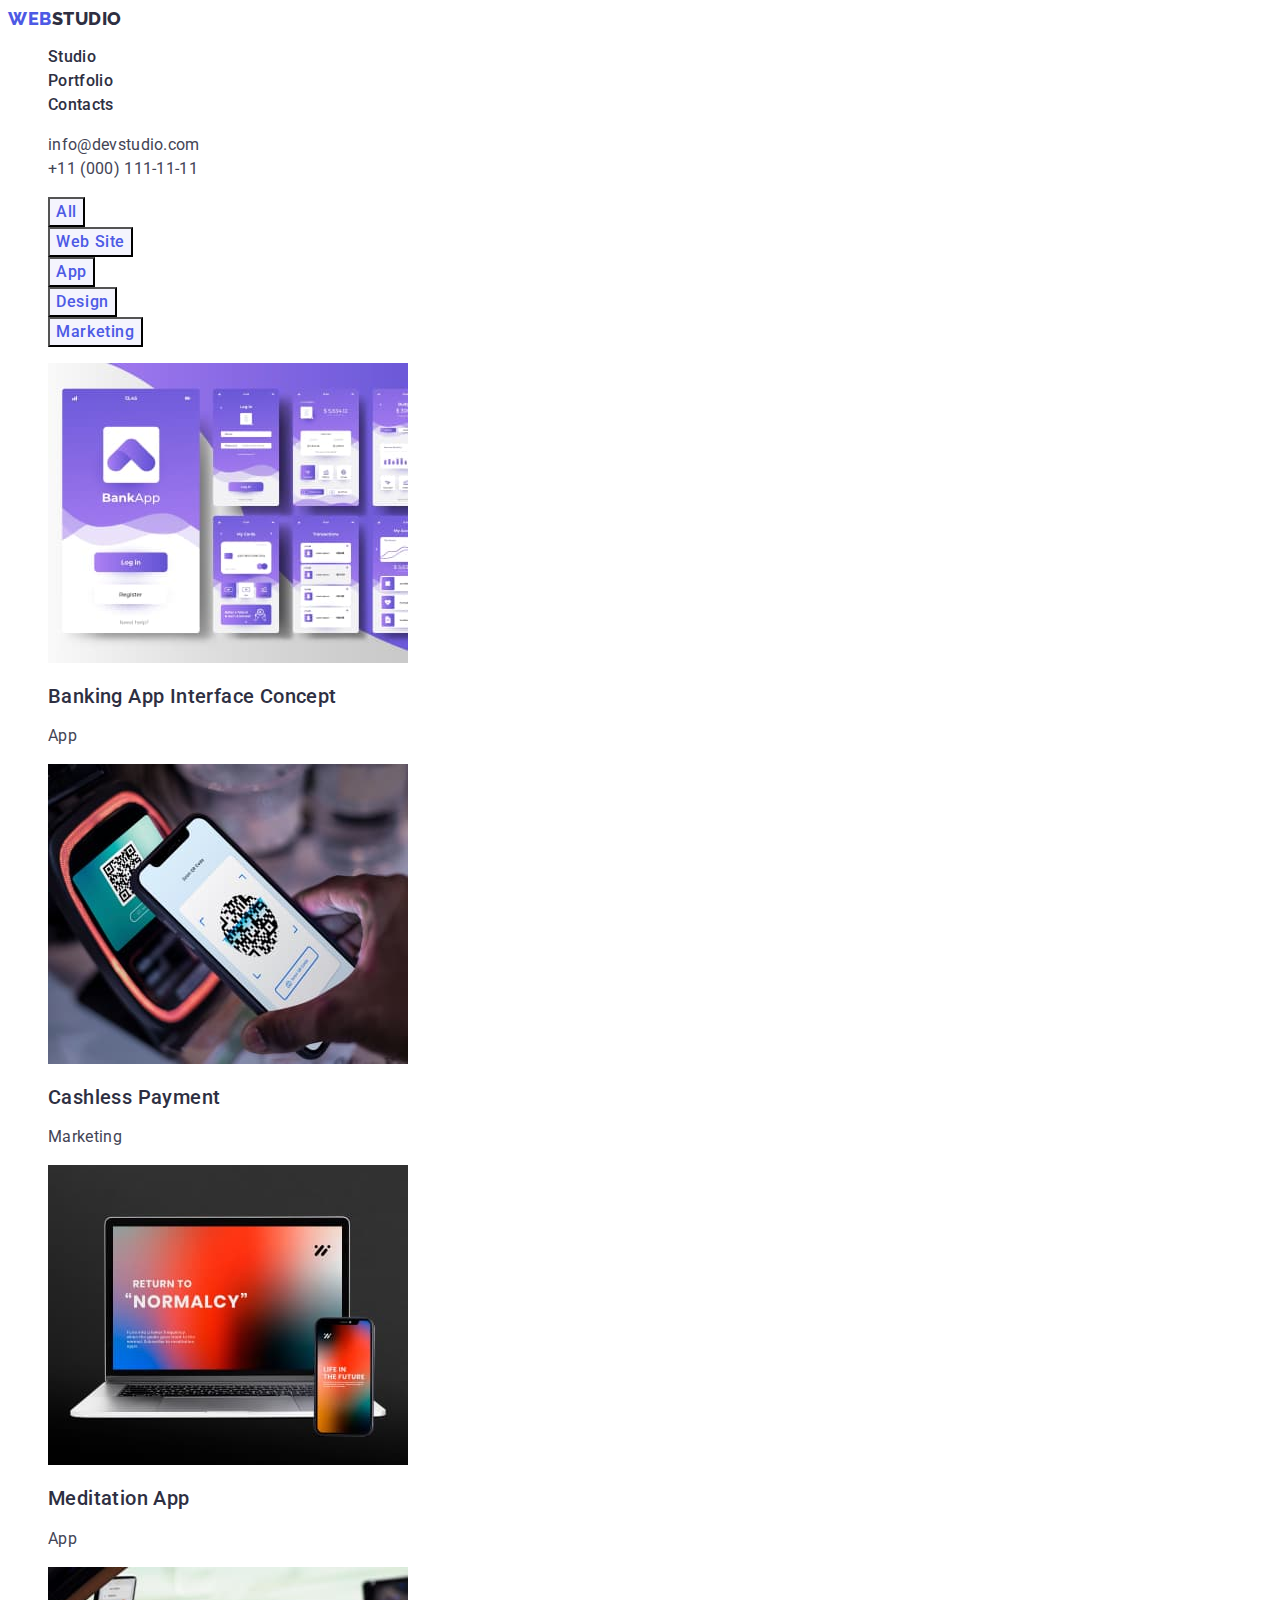
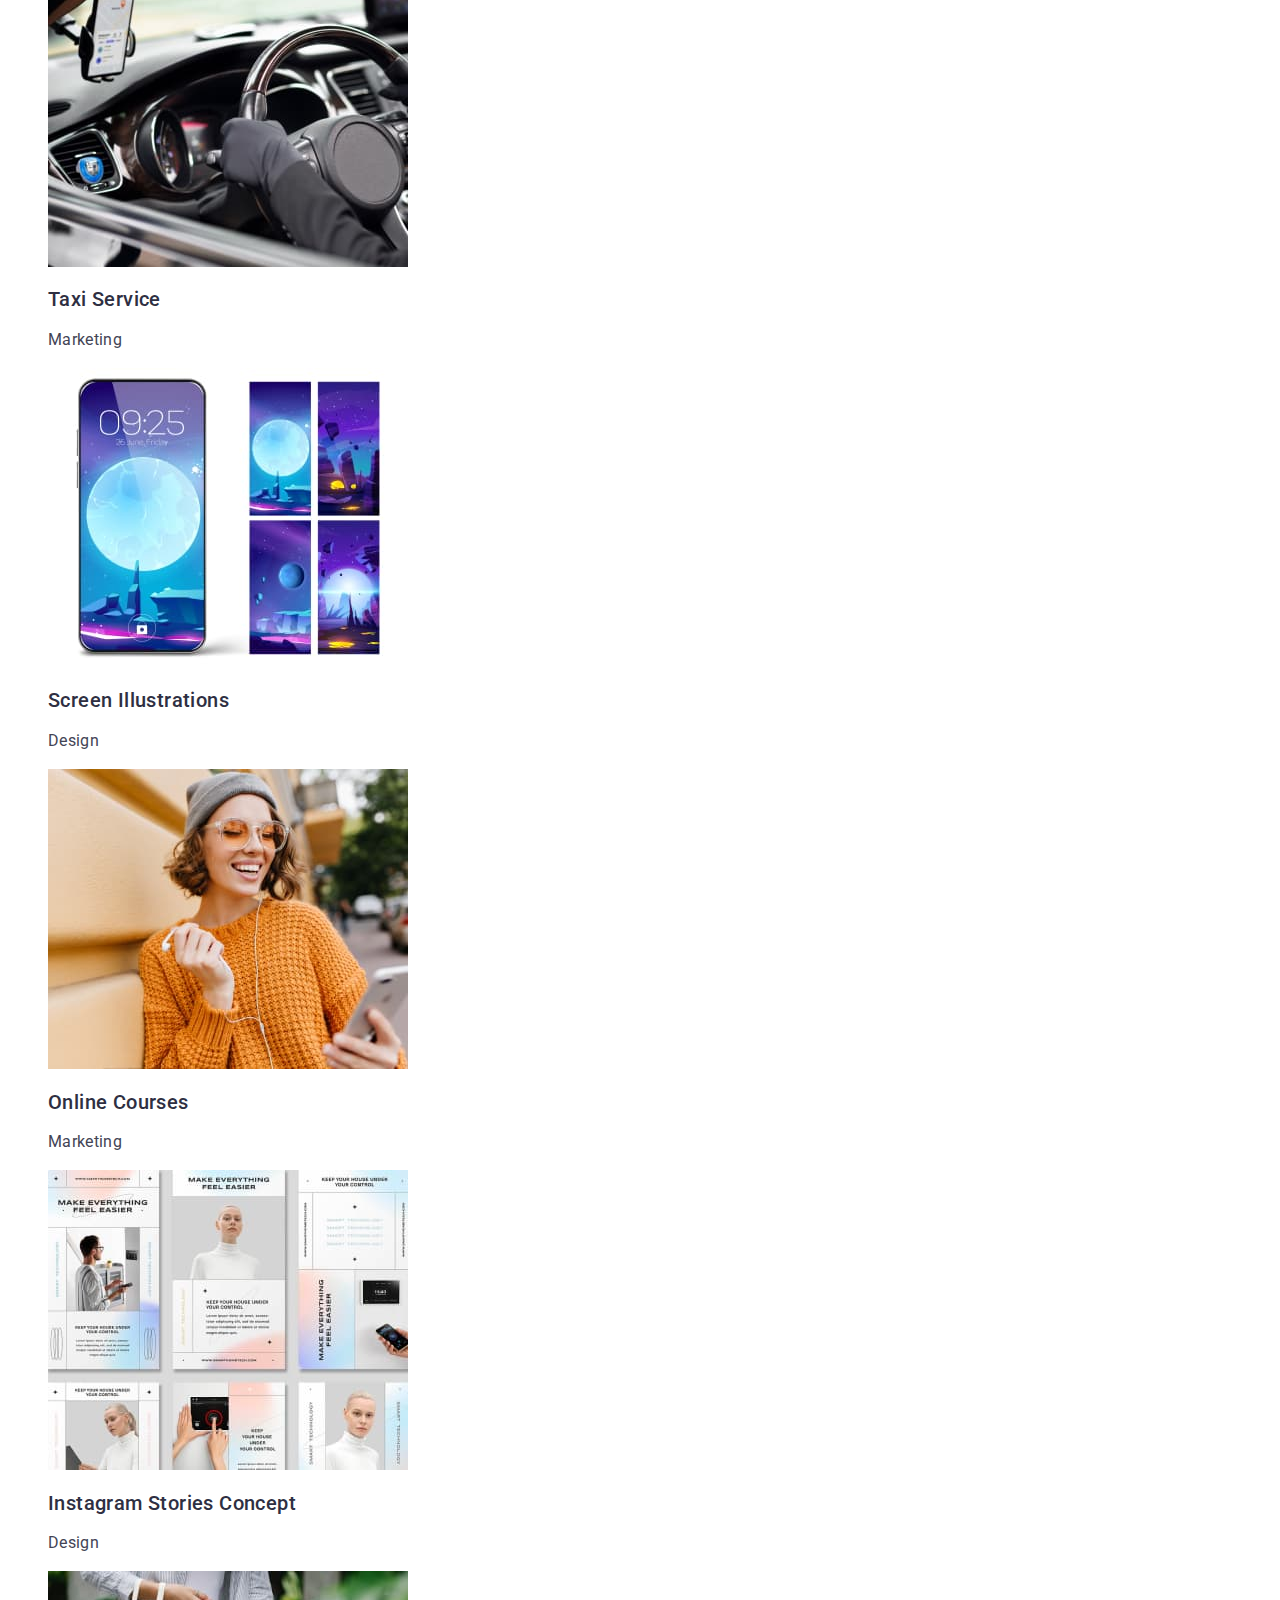
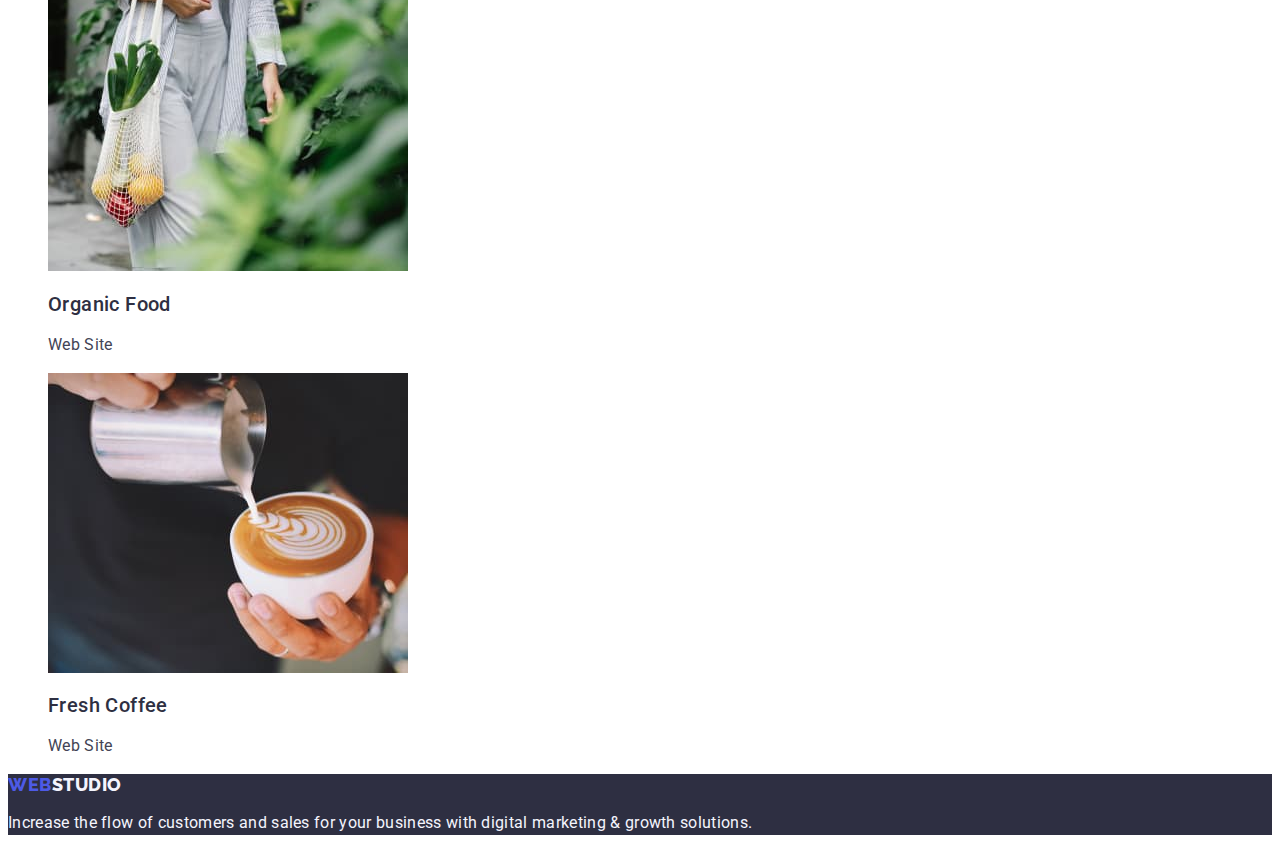
==== portfolio.html @ 03690e65 "Initial commit" ====
<!DOCTYPE html>
<html lang="en">
  <head>
    <meta charset="UTF-8" />
    <meta http-equiv="X-UA-Compatible" content="IE=edge" />
    <meta name="viewport" content="width=device-width, initial-scale=1.0" />
    <title>Portfolio</title>
    <link rel="preconnect" href="https://fonts.googleapis.com" />
    <link rel="preconnect" href="https://fonts.gstatic.com" crossorigin />
    <link
      href="https://fonts.googleapis.com/css2?family=Raleway:wght@800&family=Roboto:wght@400;500;700;900&display=swap"
      rel="stylesheet"
    />
    <link rel="stylesheet" href="./css/styles.css" />
  </head>
  <body>
    <header class="header">
      <nav class="header-navigation">
        <a href="./index.html" class="header-logo link link"
          >Web<span class="part-logo">Studio</span>
        </a>

        <ul class="header-list list">
          <li class="header-item">
            <a href="./index.html" class="header-link link">Studio</a>
          </li>
          <li class="header-item">
            <a href="./portfolio.html" class="header-link link">Portfolio</a>
          </li>
          <li class="header-item">
            <a href="" class="header-link link">Contacts</a>
          </li>
        </ul>
      </nav>
      <!-- Comunication in header-->
      <address class="contacts">
        <ul class="contacts-list list">
          <li class="contacts-item">
            <a href="mailto:info@devstudio.com" class="contacts-link link"
              >info@devstudio.com
            </a>
          </li>
          <li class="contacts-item">
            <a href="tel:+110001111111" class="contacts-link link"
              >+11 (000) 111-11-11</a
            >
          </li>
        </ul>
      </address>
    </header>
    <main>
      <section class="portfolio">
        <h1 class="main-hidtitle" hidden>Portfolio list</h1>
        <!-- filter of Buttons -->
        <ul class="btn-list list">
          <li class="btn-item">
            <button class="btn-text btn" type="button">All</button>
          </li>
          <li class="btn-item">
            <button class="btn-text btn" type="button">Web Site</button>
          </li>
          <li class="btn-item">
            <button class="btn-text btn" type="button">App</button>
          </li>
          <li class="btn-item">
            <button class="btn-text btn" type="button">Design</button>
          </li>
          <li class="btn-item">
            <button class="btn-text btn" type="button">Marketing</button>
          </li>
        </ul>
        <!-- Portfolio list -->
        <ul class="portfolio-list list">
          <li class="portfolio-item">
            <a class="portfolio-link link" href=""
              ><img
                src="./images/portf-bankapp.jpg"
                alt="Banking App Interface Concept"
                width="360"
                height="300"
              />
              <h2 class="portfolio-subtitle subtitle">
                Banking App Interface Concept
              </h2>
              <p class="portfolio-text text">App</p></a
            >
          </li>
          <li class="portfolio-item">
            <a class="portfolio-link link" href=""
              ><img
                src="./images/portf-cash.jpg"
                alt="Cashless Payment"
                width="360"
                height="300"
              />
              <h2 class="portfolio-subtitle subtitle">Cashless Payment</h2>
              <p class="portfolio-text text">Marketing</p></a
            >
          </li>
          <li class="portfolio-item">
            <a class="portfolio-link link" href=""
              ><img
                src="./images/portf-mediation.jpg"
                alt="Meditation App"
                width="360"
                height="300"
              />
              <h2 class="portfolio-subtitle subtitle">Meditation App</h2>
              <p class="portfolio-text text">App</p></a
            >
          </li>
          <li class="portfolio-item">
            <a class="portfolio-link link" href=""
              ><img
                src="./images/portf-taxi.jpg"
                alt="Taxi Service"
                width="360"
                height="300"
              />
              <h2 class="portfolio-subtitle subtitle">Taxi Service</h2>
              <p class="portfolio-text text">Marketing</p></a
            >
          </li>
          <li class="portfolio-item">
            <a class="portfolio-link link" href=""
              ><img
                src="./images/portf-screen.jpg"
                alt="Screen Illustrations"
                width="360"
                height="300"
              />
              <h2 class="portfolio-subtitle subtitle">Screen Illustrations</h2>
              <p class="portfolio-text text">Design</p></a
            >
          </li>
          <li class="portfolio-item">
            <a class="portfolio-link link" href="">
              <img
                src="./images/portf-online.jpg"
                alt="Online Courses"
                width="360"
                height="300"
              />
              <h2 class="portfolio-subtitle subtitle">Online Courses</h2>
              <p class="portfolio-text text">Marketing</p></a
            >
          </li>
          <li class="portfolio-item">
            <a class="portfolio-link link" href=""
              ><img
                src="./images/portf-instagram.jpg"
                alt="Instagram Stories Concept"
                width="360"
                height="300"
              />
              <h2 class="portfolio-subtitle subtitle">
                Instagram Stories Concept
              </h2>
              <p class="portfolio-text text">Design</p></a
            >
          </li>
          <li class="portfolio-item">
            <a class="portfolio-link link" href="">
              <img
                src="./images/portf-organic.jpg"
                alt="Organic Food"
                width="360"
                height="300"
              />
              <h2 class="portfolio-subtitle subtitle">Organic Food</h2>
              <p class="portfolio-text text">Web Site</p></a
            >
          </li>
          <li class="portfolio-item">
            <a class="portfolio-link link" href="">
              <img
                src="./images/portf-fresh.jpg"
                alt="Fresh Coffee"
                width="360"
                height="300"
              />
              <h2 class="portfolio-subtitle subtitle">Fresh Coffee</h2>
              <p class="portfolio-text text">Web Site</p></a
            >
          </li>
        </ul>
      </section>
    </main>
    <footer class="footer">
      <a href="./index.html" class="footer-logo header-logo link"
        >Web<span class="foot-part-logo">Studio</span></a
      >

      <p class="footer-text text">
        Increase the flow of customers and sales for your business with digital
        marketing & growth solutions.
      </p>
    </footer>
  </body>
</html>
---- css/styles.css ----
:root {
    --main-background-color: #FFFFFF;
    --second-background-color: #f4f4fd;
    --title-color: #2E2F42;
    --text-color: #434455;
    --link-color: #4D5AE5;

}

body {
    font-family: 'Roboto', sans-serif;
    letter-spacing: 0.02em;
    background-color: var(--main-background-color);
    color: var(--text-color);
}

/* -----------Summary styles---------------- */

.link {
    text-decoration: none;

}

.list {
    list-style: none;
}

/* for h2 */
.title {
    font-weight: 700;
    font-size: 36px;
    line-height: 1.11;
    letter-spacing: 0.02em;
    text-align: center;
    text-transform: capitalize;
    color: var(--title-color);
}

/* for h3 */
.subtitle {
    font-weight: 500;
    font-size: 20px;
    line-height: 1.2;
    letter-spacing: 0.02em;
    color: var(--title-color);
}

/* for p */
.text {
    font-size: 16px;
    line-height: 1.5;
    color: var(--text-color);
}

/* portfolio buttons */
.btn {
    font-family: 'Roboto', sans-serif;
    font-style: normal;
    font-weight: 500;
    font-size: 16px;
    line-height: 1.5;
    letter-spacing: 0.04em;
    color: var(--link-color);
    background-color: var(--second-background-color);
    cursor: pointer;
}

/* -----------------HEADER------------------- */
.header {}

.header-navigation {}

.header-logo {
    font-family: 'Raleway', sans-serif;
    font-weight: 800;
    font-size: 18px;
    line-height: 1.17;
    letter-spacing: 0.03em;
    text-transform: uppercase;
    color: var(--link-color);
}

.header-logo .part-logo {
    color: var(--title-color);
}

.header-logo:hover,
.header-logo:focus {
    color: var(--link-color);
}

.header-list {}

.header-item {}

.header-link {
    font-weight: 500;
    font-size: 16px;
    line-height: 1.5;
    color: #2E2F42;
}

.header-link:hover,
.header-link:focus {
    color: #404bbf;
}

.contacts {
    font-style: normal;
}

.contacts-list {}

.contacts-item {}

.contacts-link {
    font-style: normal;
    font-weight: 400;
    font-size: 16px;
    line-height: 1.5;
    color: #434455;
}

.contacts-link:hover,
.contacts-link:focus {
    color: #404bbf
}

/* .contacts-mail,
.contacts-tel {
    font-style: normal;
    font-weight: 400;
    font-size: 16px;
    line-height: 1.5;
    color: #434455;
}

.contacts-mail:hover,
.contacts-mail:focus {
    color: #404bbf;
}

.contacts-tel:hover,
.contacts-tel:focus {
    color: #404bbf;
} */

/* -----------------HEROr------------------- */
.hero {
    background-color: #2E2F42;
}

.hero-title {
    font-weight: 700;
    font-size: 56px;
    line-height: 1.07;
    text-align: center;
    letter-spacing: 0.02em;
    color: #FFFFFF;
}

.hero-btn {
    font-family: 'Roboto', sans-serif;
    font-style: normal;
    font-weight: 500;
    font-size: 16px;
    line-height: 1.5;
    display: flex;
    align-items: center;
    letter-spacing: 0.04em;
    background-color: #4D5AE5;
    color: #FFFFFF;
    cursor: pointer;
}

.hero-btn:hover,
.hero-btn:focus {
    background-color: #404BBF;
}

/* -----------------Direction/noname section------------------- */


/* -----------------Examples of work------------------- */


/* -----------------OUR TEAM------------------- */


.team {
    background-color: var(--second-background-color);
}

.team-item {
    background-color: var(--main-background-color);
}

/* -----------------FOOTER------------------- */

.footer {
    background-color: #2E2F42;
}

.footer-logo {}

.foot-part-logo {
    color: #F4F4FD;
}

.footer-text {
    color: #F4F4FD;
}

/* ------****************PAGE PORTFOLIO***************** */

.filter {}

.btn-list {}

.list {}

.btn-item {}

.btn-text:hover,
.btn-text:focus {
    background-color: #404BBF;
    color: #FFFFFF;
}

.btn {}
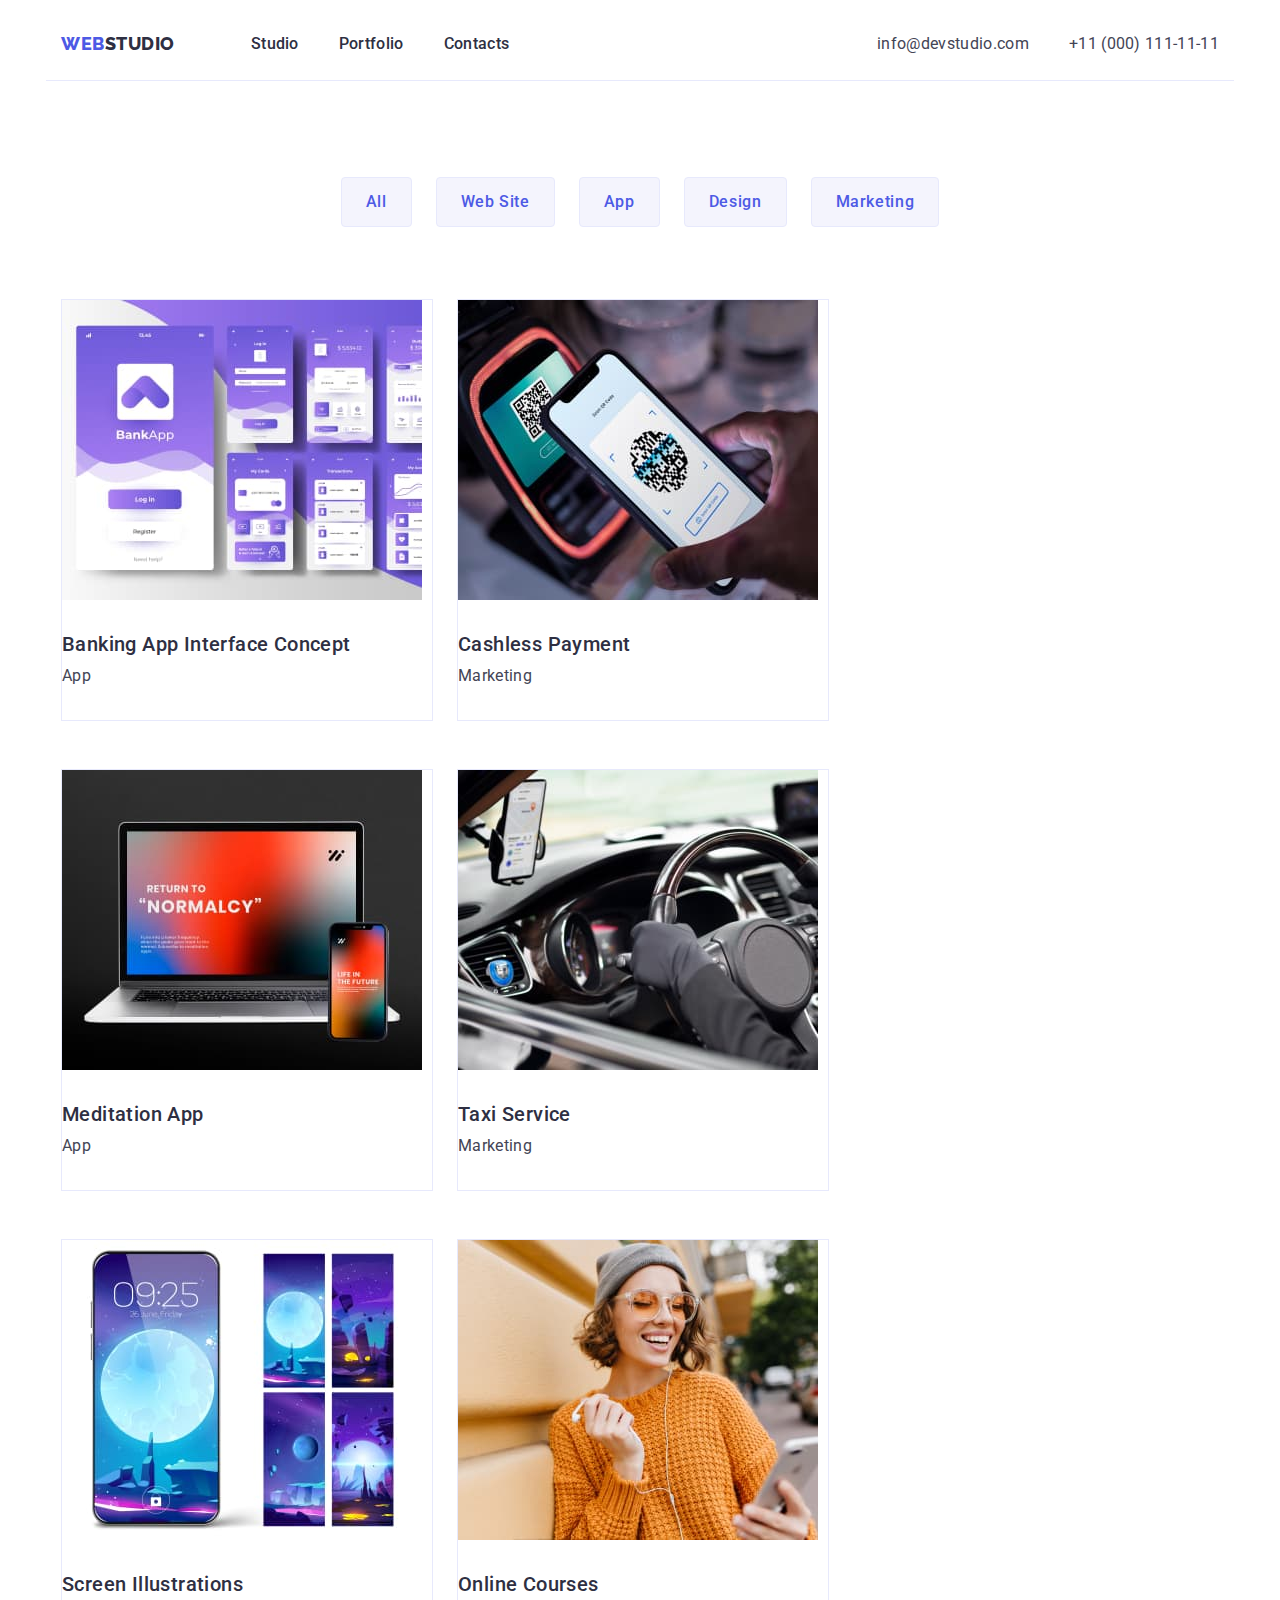
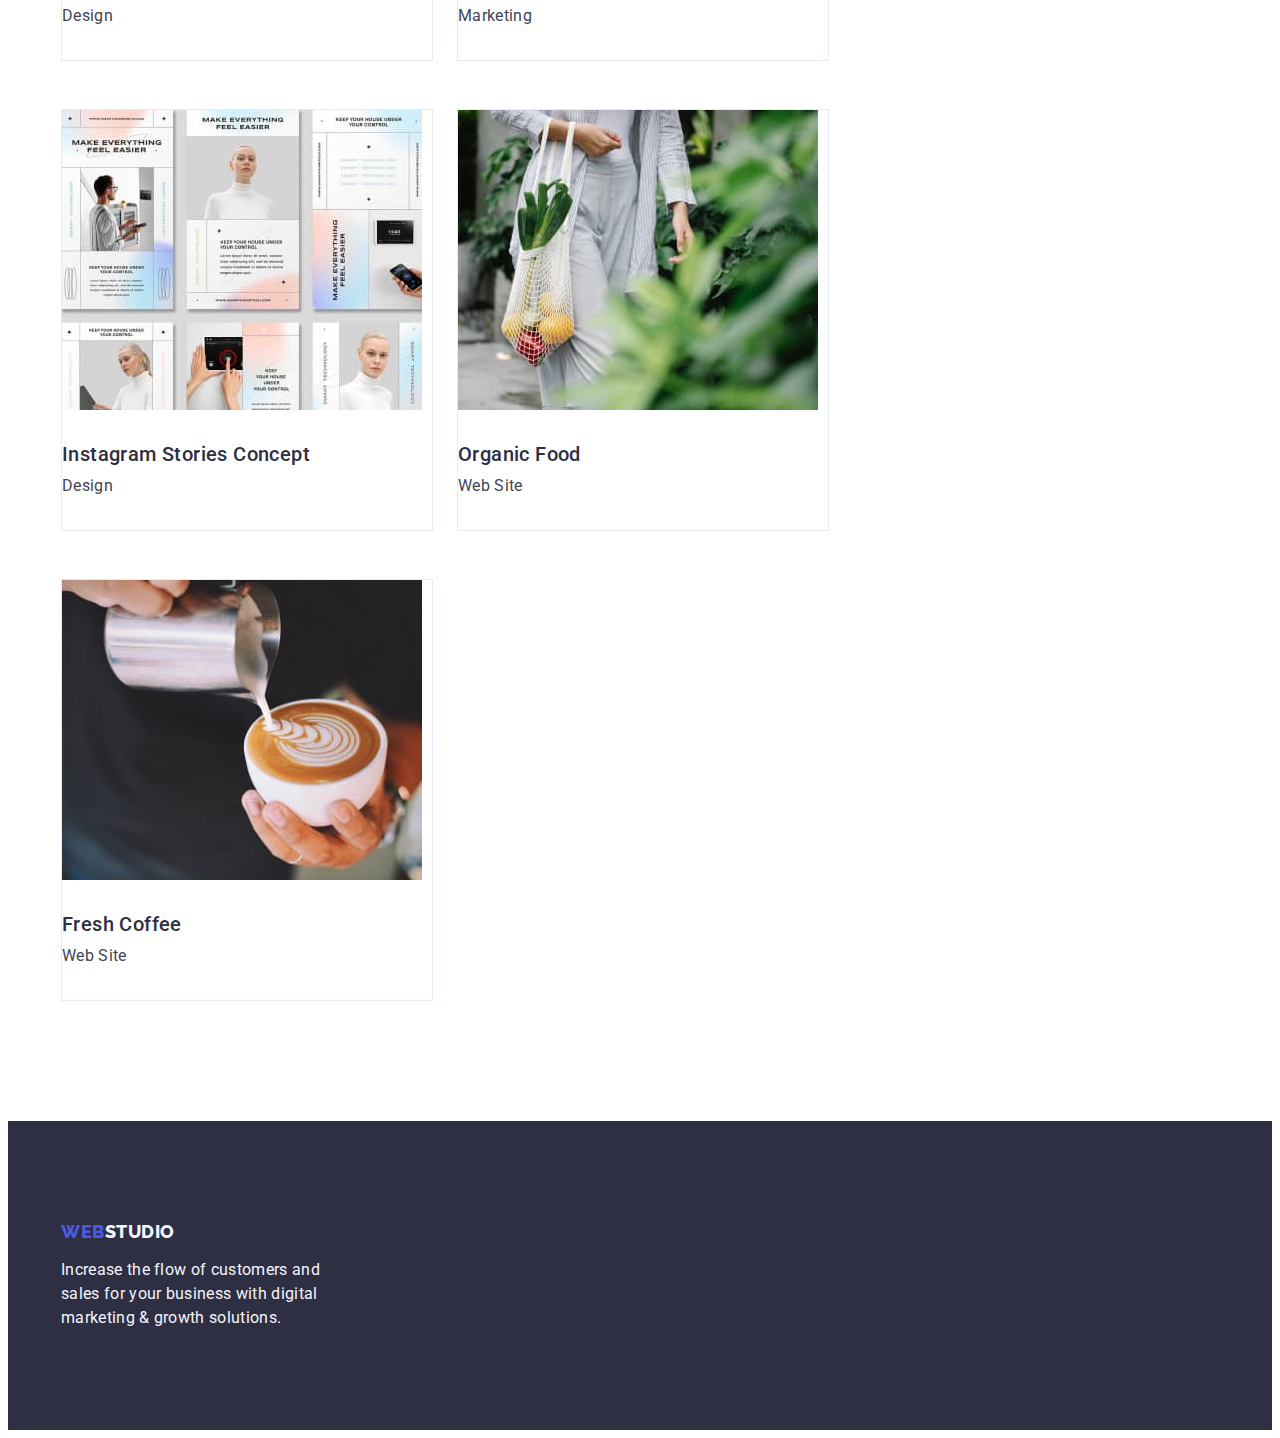
==== commit ad5549c9: "final" ====
--- a/portfolio.html
+++ b/portfolio.html
@@ -11,190 +11,208 @@
       href="https://fonts.googleapis.com/css2?family=Raleway:wght@800&family=Roboto:wght@400;500;700;900&display=swap"
       rel="stylesheet"
     />
+    <link
+      rel="stylesheet"
+      href="https://cdnjs.cloudflare.com/ajax/libs/modern-normalize/1.1.0/modern-normalize.min.css"
+      integrity="sha512-wpPYUAdjBVSE4KJnH1VR1HeZfpl1ub8YT/NKx4PuQ5NmX2tKuGu6U/JRp5y+Y8XG2tV+wKQpNHVUX03MfMFn9Q=="
+      crossorigin="anonymous"
+      referrerpolicy="no-referrer"
+    />
+
     <link rel="stylesheet" href="./css/styles.css" />
   </head>
   <body>
     <header class="header">
-      <nav class="header-navigation">
-        <a href="./index.html" class="header-logo link link"
-          >Web<span class="part-logo">Studio</span>
-        </a>
+      <div class="container head-container">
+        <nav class="header-navigation">
+          <a href="./index.html" class="header-logo link link"
+            >Web<span class="part-logo">Studio</span>
+          </a>
 
-        <ul class="header-list list">
-          <li class="header-item">
-            <a href="./index.html" class="header-link link">Studio</a>
-          </li>
-          <li class="header-item">
-            <a href="./portfolio.html" class="header-link link">Portfolio</a>
-          </li>
-          <li class="header-item">
-            <a href="" class="header-link link">Contacts</a>
-          </li>
-        </ul>
-      </nav>
-      <!-- Comunication in header-->
-      <address class="contacts">
-        <ul class="contacts-list list">
-          <li class="contacts-item">
-            <a href="mailto:info@devstudio.com" class="contacts-link link"
-              >info@devstudio.com
-            </a>
-          </li>
-          <li class="contacts-item">
-            <a href="tel:+110001111111" class="contacts-link link"
-              >+11 (000) 111-11-11</a
-            >
-          </li>
-        </ul>
-      </address>
+          <ul class="header-list list">
+            <li class="header-item">
+              <a href="./index.html" class="header-link link">Studio</a>
+            </li>
+            <li class="header-item">
+              <a href="./portfolio.html" class="header-link link">Portfolio</a>
+            </li>
+            <li class="header-item">
+              <a href="" class="header-link link">Contacts</a>
+            </li>
+          </ul>
+        </nav>
+        <!-- Comunication in header-->
+        <address class="contacts">
+          <ul class="contacts-list list">
+            <li class="contacts-item">
+              <a href="mailto:info@devstudio.com" class="contacts-link link"
+                >info@devstudio.com
+              </a>
+            </li>
+            <li class="contacts-item">
+              <a href="tel:+110001111111" class="contacts-link link"
+                >+11 (000) 111-11-11</a
+              >
+            </li>
+          </ul>
+        </address>
+      </div>
     </header>
     <main>
       <section class="portfolio">
-        <h1 class="main-hidtitle" hidden>Portfolio list</h1>
+        <h1 class="main-hidtitle visually-hidden" hidden>Portfolio list</h1>
         <!-- filter of Buttons -->
-        <ul class="btn-list list">
-          <li class="btn-item">
-            <button class="btn-text btn" type="button">All</button>
-          </li>
-          <li class="btn-item">
-            <button class="btn-text btn" type="button">Web Site</button>
-          </li>
-          <li class="btn-item">
-            <button class="btn-text btn" type="button">App</button>
-          </li>
-          <li class="btn-item">
-            <button class="btn-text btn" type="button">Design</button>
-          </li>
-          <li class="btn-item">
-            <button class="btn-text btn" type="button">Marketing</button>
-          </li>
-        </ul>
+        <div class="container">
+          <ul class="btn-list list">
+            <li class="btn-item">
+              <button class="btn-text btn" type="button">All</button>
+            </li>
+            <li class="btn-item">
+              <button class="btn-text btn" type="button">Web Site</button>
+            </li>
+            <li class="btn-item">
+              <button class="btn-text btn" type="button">App</button>
+            </li>
+            <li class="btn-item">
+              <button class="btn-text btn" type="button">Design</button>
+            </li>
+            <li class="btn-item">
+              <button class="btn-text btn" type="button">Marketing</button>
+            </li>
+          </ul>
+        </div>
         <!-- Portfolio list -->
-        <ul class="portfolio-list list">
-          <li class="portfolio-item">
-            <a class="portfolio-link link" href=""
-              ><img
-                src="./images/portf-bankapp.jpg"
-                alt="Banking App Interface Concept"
-                width="360"
-                height="300"
-              />
-              <h2 class="portfolio-subtitle subtitle">
-                Banking App Interface Concept
-              </h2>
-              <p class="portfolio-text text">App</p></a
-            >
-          </li>
-          <li class="portfolio-item">
-            <a class="portfolio-link link" href=""
-              ><img
-                src="./images/portf-cash.jpg"
-                alt="Cashless Payment"
-                width="360"
-                height="300"
-              />
-              <h2 class="portfolio-subtitle subtitle">Cashless Payment</h2>
-              <p class="portfolio-text text">Marketing</p></a
-            >
-          </li>
-          <li class="portfolio-item">
-            <a class="portfolio-link link" href=""
-              ><img
-                src="./images/portf-mediation.jpg"
-                alt="Meditation App"
-                width="360"
-                height="300"
-              />
-              <h2 class="portfolio-subtitle subtitle">Meditation App</h2>
-              <p class="portfolio-text text">App</p></a
-            >
-          </li>
-          <li class="portfolio-item">
-            <a class="portfolio-link link" href=""
-              ><img
-                src="./images/portf-taxi.jpg"
-                alt="Taxi Service"
-                width="360"
-                height="300"
-              />
-              <h2 class="portfolio-subtitle subtitle">Taxi Service</h2>
-              <p class="portfolio-text text">Marketing</p></a
-            >
-          </li>
-          <li class="portfolio-item">
-            <a class="portfolio-link link" href=""
-              ><img
-                src="./images/portf-screen.jpg"
-                alt="Screen Illustrations"
-                width="360"
-                height="300"
-              />
-              <h2 class="portfolio-subtitle subtitle">Screen Illustrations</h2>
-              <p class="portfolio-text text">Design</p></a
-            >
-          </li>
-          <li class="portfolio-item">
-            <a class="portfolio-link link" href="">
-              <img
-                src="./images/portf-online.jpg"
-                alt="Online Courses"
-                width="360"
-                height="300"
-              />
-              <h2 class="portfolio-subtitle subtitle">Online Courses</h2>
-              <p class="portfolio-text text">Marketing</p></a
-            >
-          </li>
-          <li class="portfolio-item">
-            <a class="portfolio-link link" href=""
-              ><img
-                src="./images/portf-instagram.jpg"
-                alt="Instagram Stories Concept"
-                width="360"
-                height="300"
-              />
-              <h2 class="portfolio-subtitle subtitle">
-                Instagram Stories Concept
-              </h2>
-              <p class="portfolio-text text">Design</p></a
-            >
-          </li>
-          <li class="portfolio-item">
-            <a class="portfolio-link link" href="">
-              <img
-                src="./images/portf-organic.jpg"
-                alt="Organic Food"
-                width="360"
-                height="300"
-              />
-              <h2 class="portfolio-subtitle subtitle">Organic Food</h2>
-              <p class="portfolio-text text">Web Site</p></a
-            >
-          </li>
-          <li class="portfolio-item">
-            <a class="portfolio-link link" href="">
-              <img
-                src="./images/portf-fresh.jpg"
-                alt="Fresh Coffee"
-                width="360"
-                height="300"
-              />
-              <h2 class="portfolio-subtitle subtitle">Fresh Coffee</h2>
-              <p class="portfolio-text text">Web Site</p></a
-            >
-          </li>
-        </ul>
+        <div class="container">
+          <ul class="portfolio-list list">
+            <li class="portfolio-item">
+              <a class="portfolio-link link" href=""
+                ><img
+                  src="./images/portf-bankapp.jpg"
+                  alt="Banking App Interface Concept"
+                  width="360"
+                  height="300"
+                />
+                <h2 class="portfolio-subtitle subtitle">
+                  Banking App Interface Concept
+                </h2>
+                <p class="portfolio-text text">App</p></a
+              >
+            </li>
+            <li class="portfolio-item">
+              <a class="portfolio-link link" href=""
+                ><img
+                  src="./images/portf-cash.jpg"
+                  alt="Cashless Payment"
+                  width="360"
+                  height="300"
+                />
+                <h2 class="portfolio-subtitle subtitle">Cashless Payment</h2>
+                <p class="portfolio-text text">Marketing</p></a
+              >
+            </li>
+            <li class="portfolio-item">
+              <a class="portfolio-link link" href=""
+                ><img
+                  src="./images/portf-mediation.jpg"
+                  alt="Meditation App"
+                  width="360"
+                  height="300"
+                />
+                <h2 class="portfolio-subtitle subtitle">Meditation App</h2>
+                <p class="portfolio-text text">App</p></a
+              >
+            </li>
+            <li class="portfolio-item">
+              <a class="portfolio-link link" href=""
+                ><img
+                  src="./images/portf-taxi.jpg"
+                  alt="Taxi Service"
+                  width="360"
+                  height="300"
+                />
+                <h2 class="portfolio-subtitle subtitle">Taxi Service</h2>
+                <p class="portfolio-text text">Marketing</p></a
+              >
+            </li>
+            <li class="portfolio-item">
+              <a class="portfolio-link link" href=""
+                ><img
+                  src="./images/portf-screen.jpg"
+                  alt="Screen Illustrations"
+                  width="360"
+                  height="300"
+                />
+                <h2 class="portfolio-subtitle subtitle">
+                  Screen Illustrations
+                </h2>
+                <p class="portfolio-text text">Design</p></a
+              >
+            </li>
+            <li class="portfolio-item">
+              <a class="portfolio-link link" href="">
+                <img
+                  src="./images/portf-online.jpg"
+                  alt="Online Courses"
+                  width="360"
+                  height="300"
+                />
+                <h2 class="portfolio-subtitle subtitle">Online Courses</h2>
+                <p class="portfolio-text text">Marketing</p></a
+              >
+            </li>
+            <li class="portfolio-item">
+              <a class="portfolio-link link" href=""
+                ><img
+                  src="./images/portf-instagram.jpg"
+                  alt="Instagram Stories Concept"
+                  width="360"
+                  height="300"
+                />
+                <h2 class="portfolio-subtitle subtitle">
+                  Instagram Stories Concept
+                </h2>
+                <p class="portfolio-text text">Design</p></a
+              >
+            </li>
+            <li class="portfolio-item">
+              <a class="portfolio-link link" href="">
+                <img
+                  src="./images/portf-organic.jpg"
+                  alt="Organic Food"
+                  width="360"
+                  height="300"
+                />
+                <h2 class="portfolio-subtitle subtitle">Organic Food</h2>
+                <p class="portfolio-text text">Web Site</p></a
+              >
+            </li>
+            <li class="portfolio-item">
+              <a class="portfolio-link link" href="">
+                <img
+                  src="./images/portf-fresh.jpg"
+                  alt="Fresh Coffee"
+                  width="360"
+                  height="300"
+                />
+                <h2 class="portfolio-subtitle subtitle">Fresh Coffee</h2>
+                <p class="portfolio-text text">Web Site</p></a
+              >
+            </li>
+          </ul>
+        </div>
       </section>
     </main>
     <footer class="footer">
-      <a href="./index.html" class="footer-logo header-logo link"
-        >Web<span class="foot-part-logo">Studio</span></a
-      >
+      <div class="container">
+        <a href="./index.html" class="footer-logo header-logo link"
+          >Web<span class="foot-part-logo">Studio</span></a
+        >
 
-      <p class="footer-text text">
-        Increase the flow of customers and sales for your business with digital
-        marketing & growth solutions.
-      </p>
+        <p class="footer-text text">
+          Increase the flow of customers and sales for your business with
+          digital marketing & growth solutions.
+        </p>
+      </div>
     </footer>
   </body>
 </html>
--- a/css/styles.css
+++ b/css/styles.css
@@ -4,7 +4,38 @@
     --title-color: #2E2F42;
     --text-color: #434455;
     --link-color: #4D5AE5;
-
+}
+
+/* --------------Reset --------------------*/
+p,
+h1,
+h2,
+h3 {
+    margin: 0;
+}
+
+ul {
+    margin: 0;
+    padding-left: 0;
+}
+
+img {
+    display: block;
+}
+
+
+.visually-hidden {
+    position: absolute;
+    width: 1px;
+    height: 1px;
+    margin: -1px;
+    border: 0;
+    padding: 0;
+
+    white-space: nowrap;
+    clip-path: inset(100%);
+    clip: rect(0 0 0 0);
+    overflow: hidden;
 }
 
 body {
@@ -15,6 +46,13 @@
 }
 
 /* -----------Summary styles---------------- */
+.container {
+    width: 1158px;
+    padding-left: 15px;
+    padding-right: 15px;
+    margin: 0 auto;
+    /* outline: 1px solid red; */
+}
 
 .link {
     text-decoration: none;
@@ -65,10 +103,26 @@
     cursor: pointer;
 }
 
+.section {
+    padding-top: 120px;
+    padding-bottom: 120px;
+}
+
 /* -----------------HEADER------------------- */
 .header {}
 
-.header-navigation {}
+.head-container {
+    display: flex;
+    align-items: center;
+    border-bottom: 1px solid #E7E9FC;
+}
+
+.header-navigation {
+    display: flex;
+    margin-right: auto;
+    align-items: center;
+
+}
 
 .header-logo {
     font-family: 'Raleway', sans-serif;
@@ -78,6 +132,7 @@
     letter-spacing: 0.03em;
     text-transform: uppercase;
     color: var(--link-color);
+    margin-right: 76px;
 }
 
 .header-logo .part-logo {
@@ -89,15 +144,26 @@
     color: var(--link-color);
 }
 
-.header-list {}
+.header-list {
+    display: flex;
+    gap: 40px;
+    /* padding-top: 24px;
+    padding-bottom: 24px; */
+
+
+
+}
 
 .header-item {}
 
 .header-link {
+    display: block;
     font-weight: 500;
     font-size: 16px;
     line-height: 1.5;
     color: #2E2F42;
+    padding-top: 24px;
+    padding-bottom: 24px;
 }
 
 .header-link:hover,
@@ -109,7 +175,11 @@
     font-style: normal;
 }
 
-.contacts-list {}
+.contacts-list {
+    display: flex;
+    gap: 40px;
+
+}
 
 .contacts-item {}
 
@@ -126,47 +196,39 @@
     color: #404bbf
 }
 
-/* .contacts-mail,
-.contacts-tel {
-    font-style: normal;
-    font-weight: 400;
-    font-size: 16px;
-    line-height: 1.5;
-    color: #434455;
-}
-
-.contacts-mail:hover,
-.contacts-mail:focus {
-    color: #404bbf;
-}
-
-.contacts-tel:hover,
-.contacts-tel:focus {
-    color: #404bbf;
-} */
-
 /* -----------------HEROr------------------- */
 .hero {
     background-color: #2E2F42;
+    padding-top: 188px;
+    padding-bottom: 188px;
+    text-align: center;
 }
 
 .hero-title {
+    max-width: 496px;
     font-weight: 700;
     font-size: 56px;
     line-height: 1.07;
     text-align: center;
     letter-spacing: 0.02em;
     color: #FFFFFF;
+    margin-bottom: 48px;
+    margin-left: auto;
+    margin-right: auto;
+
 }
 
 .hero-btn {
+    min-width: 159px;
+    height: 56px;
+    border-radius: 4px;
+
+
     font-family: 'Roboto', sans-serif;
     font-style: normal;
     font-weight: 500;
     font-size: 16px;
     line-height: 1.5;
-    display: flex;
-    align-items: center;
     letter-spacing: 0.04em;
     background-color: #4D5AE5;
     color: #FFFFFF;
@@ -179,26 +241,88 @@
 }
 
 /* -----------------Direction/noname section------------------- */
-
+.direction {
+    padding-top: 120px;
+    /* padding-bottom: 120px; */
+}
+
+.direction-list {
+    display: flex;
+    gap: 24px;
+}
+
+.direction-list li {
+    width: calc((100% - 48px)/3);
+}
+
+.direction-title {
+    margin-bottom: 8px;
+    min-width: 264px;
+}
 
 /* -----------------Examples of work------------------- */
-
+.examples {
+    /* padding-bottom: 120px; */
+}
+
+.examples-title {
+    margin-bottom: 72px;
+}
+
+.examples-list {
+    display: flex;
+    gap: 24px;
+
+}
 
 /* -----------------OUR TEAM------------------- */
 
 
 .team {
     background-color: var(--second-background-color);
+    /* padding-top: 120px;
+    padding-bottom: 120px; */
+    text-align: center;
+
+}
+
+.team-title {
+    margin-bottom: 72px;
+}
+
+.team-list {
+    display: flex;
+    gap: 24px;
+}
+
+.team-list li {
+    width: calc((100% - 72)/4);
 }
 
 .team-item {
     background-color: var(--main-background-color);
-}
+
+}
+
+.team-img {
+    margin-bottom: 32px;
+}
+
+.team-subtitle {
+    margin-bottom: 8px;
+}
+
+.team-text {
+    padding-bottom: 32px;
+}
+
 
 /* -----------------FOOTER------------------- */
 
 .footer {
     background-color: #2E2F42;
+    padding-top: 100px;
+    padding-bottom: 100px;
 }
 
 .footer-logo {}
@@ -208,18 +332,34 @@
 }
 
 .footer-text {
+    margin-top: 16px;
     color: #F4F4FD;
+    max-width: 264px;
 }
 
 /* ------****************PAGE PORTFOLIO***************** */
 
+
 .filter {}
 
-.btn-list {}
+
+
+.btn-list {
+    display: flex;
+    padding-top: 96px;
+    padding-bottom: 72px;
+    gap: 24px;
+    justify-content: center;
+
+}
 
 .list {}
 
 .btn-item {}
+
+.btn-text {
+    padding: 12px 24px;
+}
 
 .btn-text:hover,
 .btn-text:focus {
@@ -227,4 +367,28 @@
     color: #FFFFFF;
 }
 
-.btn {}+.btn {
+    border: 1px solid #E7E9FC;
+    border-radius: 4px;
+}
+
+.portfolio-list {
+    display: flex;
+    flex-wrap: wrap;
+    gap: 48px 24px;
+    padding-bottom: 120px;
+}
+
+.portfolio-list li {
+    width: calc((100% - 48px)/3);
+    border: 1px solid #E7E9FC;
+}
+
+.portfolio-subtitle {
+    margin-top: 32px;
+    margin-bottom: 8px;
+}
+
+.portfolio-text {
+    padding-bottom: 32px;
+}